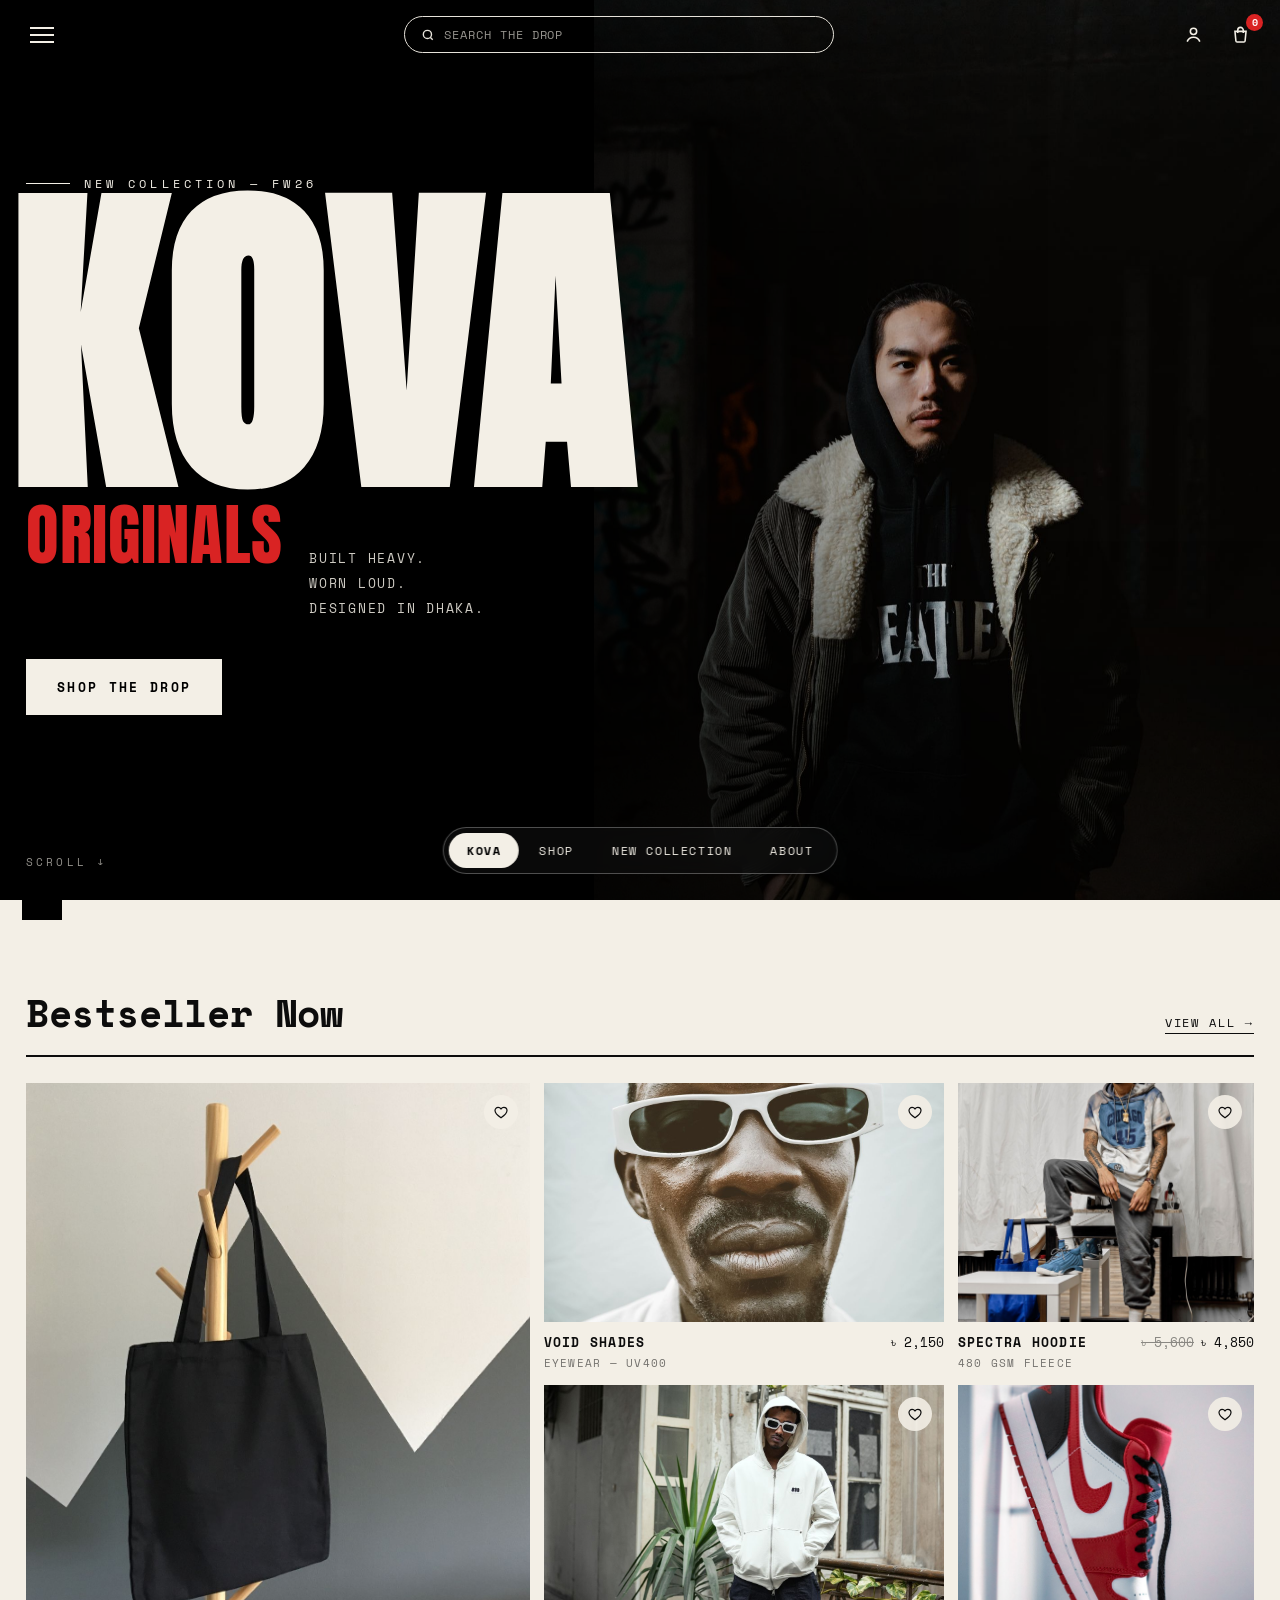
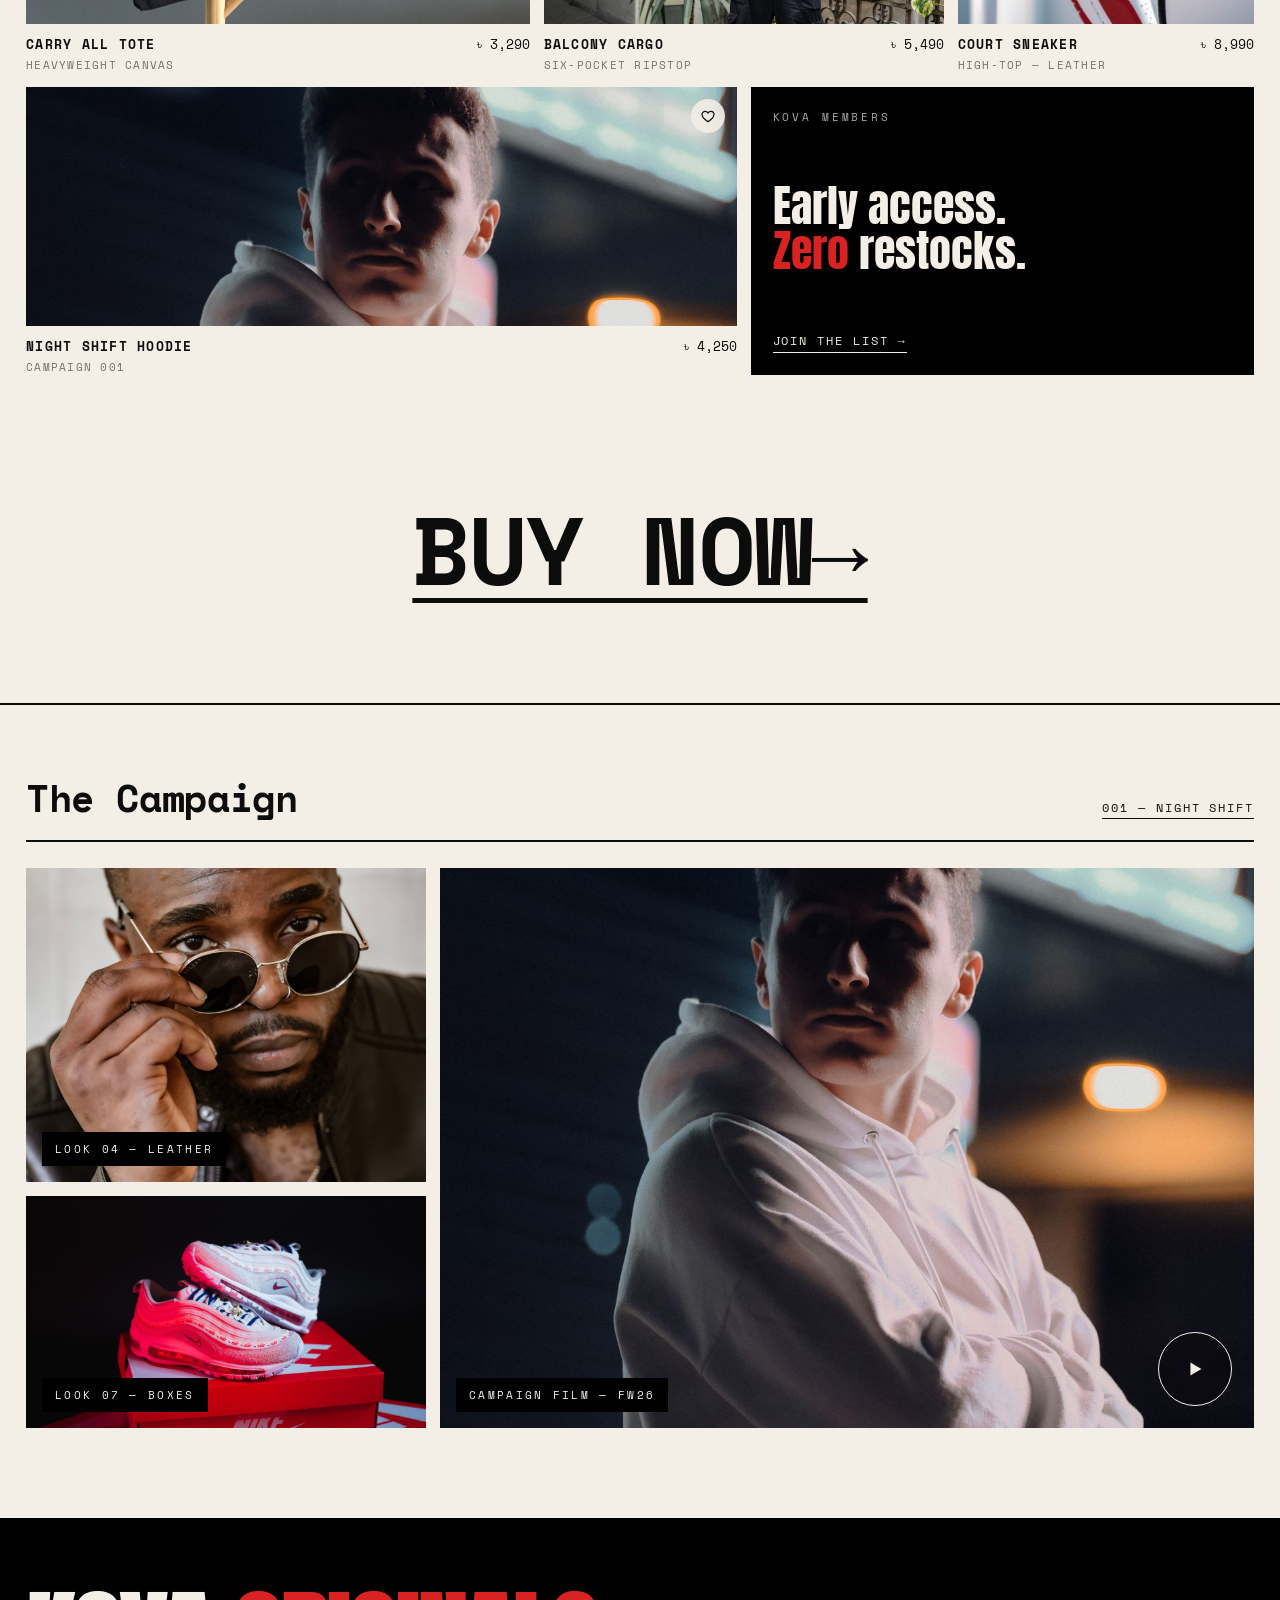
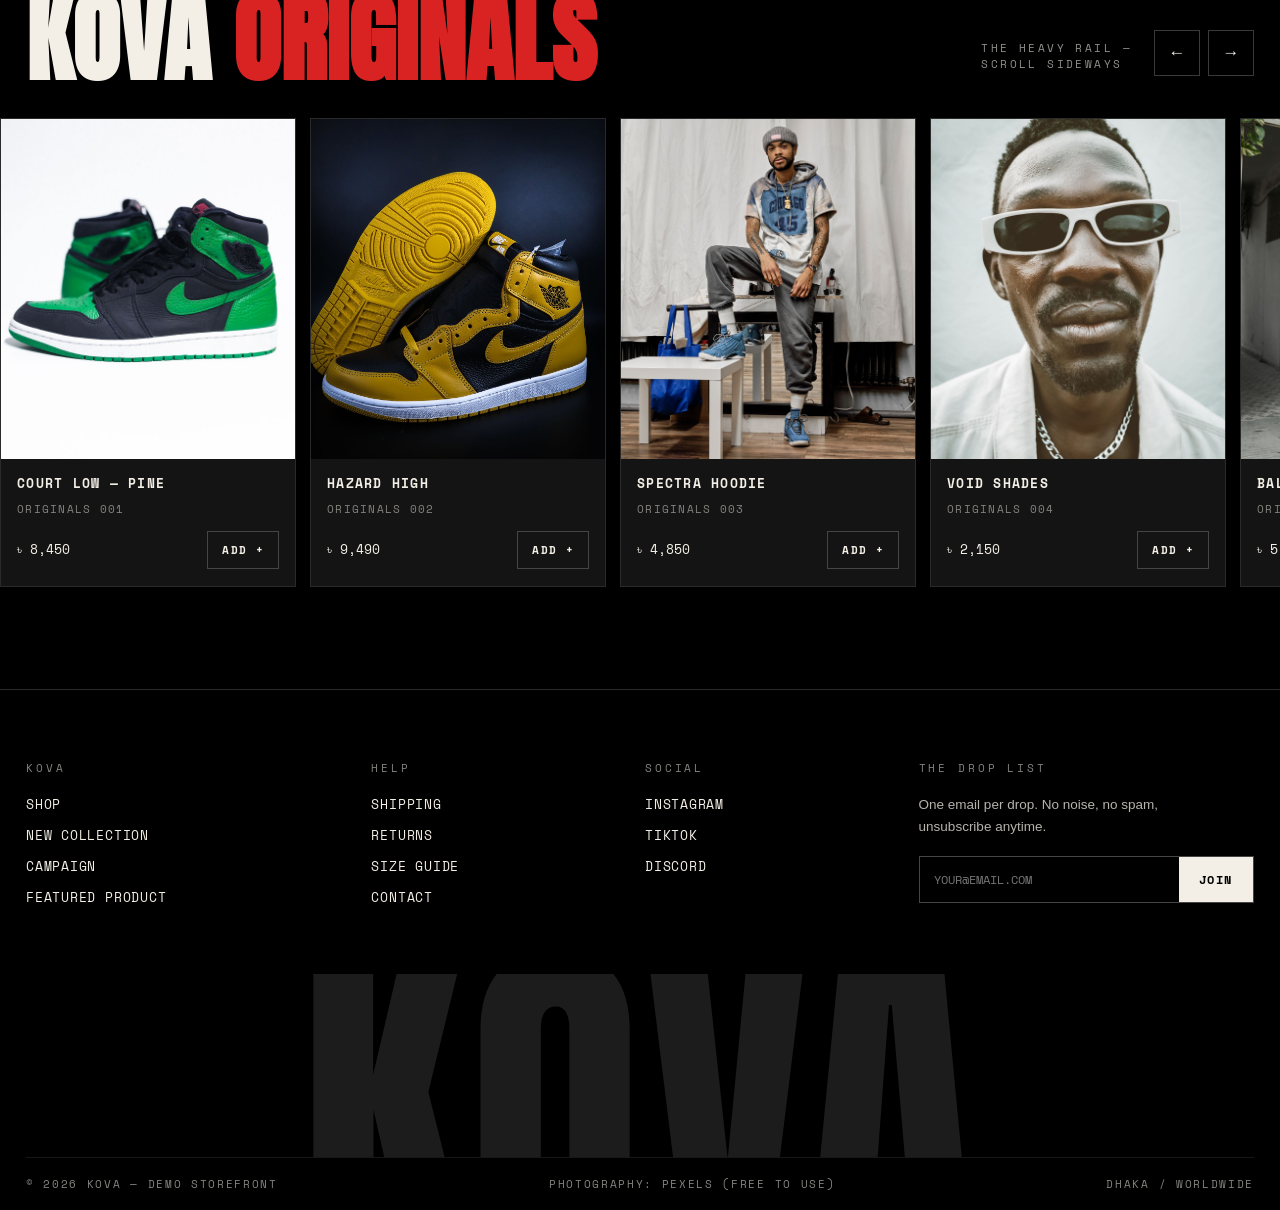
==== kova/index.html @ c9cc121e "Add KOVA streetwear demo to hub" ====
<!DOCTYPE html>
<html lang="en">
<head>
<meta charset="UTF-8">
<meta name="viewport" content="width=device-width, initial-scale=1.0">
<title>KOVA — Heavyweight Streetwear, Dhaka</title>
<meta name="description" content="KOVA demo storefront. Heavyweight streetwear designed in Dhaka.">
<link rel="stylesheet" href="style.css">
</head>
<body>

<header class="top" id="topbar">
  <button class="burger" aria-label="Menu"><i></i><i></i><i></i></button>
  <label class="searchpill">
    <svg width="14" height="14" viewBox="0 0 24 24" fill="none" stroke="currentColor" stroke-width="2.4"><circle cx="11" cy="11" r="7"/><path d="M20 20l-3.8-3.8"/></svg>
    <input id="searchInput" type="text" placeholder="Search the drop" aria-label="Search products">
  </label>
  <div class="topicons">
    <button class="iconbtn acct" aria-label="Account">
      <svg width="19" height="19" viewBox="0 0 24 24" fill="none" stroke="currentColor" stroke-width="2"><circle cx="12" cy="8" r="4"/><path d="M4 21c1.5-4 5-5.5 8-5.5s6.5 1.5 8 5.5"/></svg>
    </button>
    <button class="iconbtn" id="bagBtn" aria-label="Open bag">
      <svg width="19" height="19" viewBox="0 0 24 24" fill="none" stroke="currentColor" stroke-width="2"><path d="M5 8h14l-1.2 12.2a1.5 1.5 0 0 1-1.5 1.3H7.7a1.5 1.5 0 0 1-1.5-1.3L5 8Z"/><path d="M8.5 10V6.5a3.5 3.5 0 0 1 7 0V10"/></svg>
      <span class="bagcount" id="bagCount">0</span>
    </button>
  </div>
</header>

<!-- HERO -->
<section class="hero" id="hero">
  <img class="hero-img" id="heroImg" src="assets/img/hero.jpg" alt="Model wearing the KOVA night set in a dark alley">
  <div class="hero-shade"></div>
  <div class="hero-inner">
    <p class="hero-kicker">New collection — FW26</p>
    <h1 class="hero-type" id="heroType">KOVA</h1>
    <div class="hero-sub">
      <span class="hero-red">ORIGINALS</span>
      <p class="hero-line">Built heavy.<br>Worn loud.<br>Designed in Dhaka.</p>
    </div>
    <div class="hero-cta"><a class="cta" href="#best">Shop the drop</a></div>
  </div>
  <nav class="pillnav" aria-label="Sections">
    <a href="#hero" class="act">Kova</a>
    <a href="#best">Shop</a>
    <a href="#originals">New collection</a>
    <a href="#campaign">About</a>
  </nav>
  <span class="scrollhint">Scroll ↓</span>
</section>

<!-- BESTSELLERS -->
<section class="best" id="best">
  <div class="wrap">
    <div class="sec-head rv">
      <h2>Bestseller Now</h2>
      <a class="viewall" href="#originals">View all →</a>
    </div>
    <p class="filternote" id="filterNote"></p>
    <div class="pgrid">

      <article class="p-card c-tote rv" data-name="carry all tote bag canvas">
        <figure>
          <a href="product.html" aria-label="Carry All Tote"><img src="assets/img/tote.jpg" alt="Black canvas carry tote hanging on a wooden rack"></a>
          <button class="heart" aria-label="Save Carry All Tote"><svg width="16" height="16" viewBox="0 0 24 24"><path d="M12 20.7C6.4 17 3 13.6 3 9.9 3 7.2 5 5 7.7 5c1.7 0 3.3.9 4.3 2.4C13 5.9 14.6 5 16.3 5 19 5 21 7.2 21 9.9c0 3.7-3.4 7.1-9 10.8Z"/></svg></button>
          <button class="qa" data-add="tote">Add to bag +</button>
        </figure>
        <div class="p-meta"><div><p class="p-name">Carry All Tote</p><p class="p-tag">Heavyweight canvas</p></div><p class="p-price">৳ 3,290</p></div>
      </article>

      <article class="p-card c-shades rv" data-name="void shades sunglasses eyewear">
        <figure>
          <a href="product.html" aria-label="Void Shades"><img src="assets/img/shades.jpg" alt="Close portrait wearing white frame Void shades"></a>
          <button class="heart" aria-label="Save Void Shades"><svg width="16" height="16" viewBox="0 0 24 24"><path d="M12 20.7C6.4 17 3 13.6 3 9.9 3 7.2 5 5 7.7 5c1.7 0 3.3.9 4.3 2.4C13 5.9 14.6 5 16.3 5 19 5 21 7.2 21 9.9c0 3.7-3.4 7.1-9 10.8Z"/></svg></button>
          <button class="qa" data-add="void">Add to bag +</button>
        </figure>
        <div class="p-meta"><div><p class="p-name">Void Shades</p><p class="p-tag">Eyewear — UV400</p></div><p class="p-price">৳ 2,150</p></div>
      </article>

      <article class="p-card c-hoodie rv" data-name="spectra hoodie fleece">
        <figure>
          <a href="product.html" aria-label="Spectra Hoodie"><img src="assets/img/hoodie.jpg" alt="Model wearing the Spectra graphic hoodie in studio"></a>
          <button class="heart" aria-label="Save Spectra Hoodie"><svg width="16" height="16" viewBox="0 0 24 24"><path d="M12 20.7C6.4 17 3 13.6 3 9.9 3 7.2 5 5 7.7 5c1.7 0 3.3.9 4.3 2.4C13 5.9 14.6 5 16.3 5 19 5 21 7.2 21 9.9c0 3.7-3.4 7.1-9 10.8Z"/></svg></button>
          <button class="qa" data-add="spectra">Add to bag +</button>
        </figure>
        <div class="p-meta"><div><p class="p-name">Spectra Hoodie</p><p class="p-tag">480 GSM fleece</p></div><p class="p-price"><s>৳ 5,600</s>৳ 4,850</p></div>
      </article>

      <article class="p-card c-cargo rv" data-name="balcony cargo pants trousers">
        <figure>
          <a href="product.html" aria-label="Balcony Cargo"><img src="assets/img/cargo.jpg" alt="White hoodie and black Balcony cargo worn on a balcony"></a>
          <button class="heart" aria-label="Save Balcony Cargo"><svg width="16" height="16" viewBox="0 0 24 24"><path d="M12 20.7C6.4 17 3 13.6 3 9.9 3 7.2 5 5 7.7 5c1.7 0 3.3.9 4.3 2.4C13 5.9 14.6 5 16.3 5 19 5 21 7.2 21 9.9c0 3.7-3.4 7.1-9 10.8Z"/></svg></button>
          <button class="qa" data-add="cargo">Add to bag +</button>
        </figure>
        <div class="p-meta"><div><p class="p-name">Balcony Cargo</p><p class="p-tag">Six-pocket ripstop</p></div><p class="p-price">৳ 5,490</p></div>
      </article>

      <article class="p-card c-sneaker rv" data-name="court sneaker shoes runner">
        <figure>
          <a href="product.html" aria-label="Court Sneaker"><img src="assets/img/sneaker-white.jpg" alt="Red and white Court high-top sneaker on a windowsill"></a>
          <button class="heart" aria-label="Save Court Sneaker"><svg width="16" height="16" viewBox="0 0 24 24"><path d="M12 20.7C6.4 17 3 13.6 3 9.9 3 7.2 5 5 7.7 5c1.7 0 3.3.9 4.3 2.4C13 5.9 14.6 5 16.3 5 19 5 21 7.2 21 9.9c0 3.7-3.4 7.1-9 10.8Z"/></svg></button>
          <button class="qa" data-add="court">Add to bag +</button>
        </figure>
        <div class="p-meta"><div><p class="p-name">Court Sneaker</p><p class="p-tag">High-top — leather</p></div><p class="p-price">৳ 8,990</p></div>
      </article>

      <article class="p-card c-night rv" data-name="night shift hoodie neon">
        <figure>
          <a href="product.html" aria-label="Night Shift Hoodie"><img src="assets/img/ed-night.jpg" alt="Model in a white hoodie under neon light at night"></a>
          <button class="heart" aria-label="Save Night Shift Hoodie"><svg width="16" height="16" viewBox="0 0 24 24"><path d="M12 20.7C6.4 17 3 13.6 3 9.9 3 7.2 5 5 7.7 5c1.7 0 3.3.9 4.3 2.4C13 5.9 14.6 5 16.3 5 19 5 21 7.2 21 9.9c0 3.7-3.4 7.1-9 10.8Z"/></svg></button>
          <button class="qa" data-add="spectra">Add to bag +</button>
        </figure>
        <div class="p-meta"><div><p class="p-name">Night Shift Hoodie</p><p class="p-tag">Campaign 001</p></div><p class="p-price">৳ 4,250</p></div>
      </article>

      <div class="tile c-tile rv">
        <p class="t-k">Kova members</p>
        <p class="t-b">Early access.<br><em>Zero</em> restocks.</p>
        <a class="t-a" href="#footer">Join the list →</a>
      </div>

    </div>
  </div>
</section>

<div class="buyline rv"><a class="buy-now" href="#originals">BUY NOW→</a></div>

<!-- CAMPAIGN / EDITORIAL -->
<section class="ed" id="campaign">
  <div class="wrap">
    <div class="sec-head rv">
      <h2>The Campaign</h2>
      <span class="viewall">001 — Night Shift</span>
    </div>
    <div class="ed-grid">
      <div class="ed-col">
        <div class="ed-tile rv"><img src="assets/img/ed-leather.jpg" alt="Close portrait in a leather jacket lowering round shades"><span class="ed-chip">Look 04 — Leather</span></div>
        <div class="ed-tile rv"><img src="assets/img/ed-sneaker.jpg" alt="Sneakers stacked on red shoe boxes against black"><span class="ed-chip">Look 07 — Boxes</span></div>
      </div>
      <div class="ed-big rv">
        <img src="assets/img/ed-night.jpg" alt="Model in a white hoodie under neon signs at night">
        <span class="ed-chip">Campaign film — FW26</span>
        <button class="playbtn" id="playBtn" aria-label="Play campaign film">
          <svg width="22" height="22" viewBox="0 0 24 24" fill="currentColor"><path d="M7 4.8v14.4L19 12Z"/></svg>
        </button>
      </div>
    </div>
  </div>
</section>

<!-- ORIGINALS RAIL -->
<section class="originals" id="originals">
  <div class="wrap orig-head rv">
    <h2 class="orig-title">KOVA <span class="rd">ORIGINALS</span></h2>
    <div style="display:flex;align-items:flex-end;gap:22px">
      <p class="orig-note">The heavy rail —<br>scroll sideways</p>
      <div class="railnav">
        <button id="railPrev" aria-label="Scroll rail back">←</button>
        <button id="railNext" aria-label="Scroll rail forward">→</button>
      </div>
    </div>
  </div>
  <div class="rail" id="rail">
    <article class="r-card">
      <figure><a href="product.html"><img src="assets/img/sneaker-green.jpg" alt="Green and black Court Low sneaker"></a></figure>
      <div class="r-meta"><p class="p-name">Court Low — Pine</p><p class="p-tag">Originals 001</p>
        <div class="r-row"><span class="p-price">৳ 8,450</span><button class="r-add" data-add="pine">Add +</button></div></div>
    </article>
    <article class="r-card">
      <figure><a href="product.html"><img src="assets/img/sneaker-yellow.jpg" alt="Yellow and black Hazard High sneaker on dark background"></a></figure>
      <div class="r-meta"><p class="p-name">Hazard High</p><p class="p-tag">Originals 002</p>
        <div class="r-row"><span class="p-price">৳ 9,490</span><button class="r-add" data-add="hazard">Add +</button></div></div>
    </article>
    <article class="r-card">
      <figure><a href="product.html"><img src="assets/img/hoodie.jpg" alt="Spectra hoodie worn in studio"></a></figure>
      <div class="r-meta"><p class="p-name">Spectra Hoodie</p><p class="p-tag">Originals 003</p>
        <div class="r-row"><span class="p-price">৳ 4,850</span><button class="r-add" data-add="spectra">Add +</button></div></div>
    </article>
    <article class="r-card">
      <figure><a href="product.html"><img src="assets/img/shades.jpg" alt="Void shades worn close up"></a></figure>
      <div class="r-meta"><p class="p-name">Void Shades</p><p class="p-tag">Originals 004</p>
        <div class="r-row"><span class="p-price">৳ 2,150</span><button class="r-add" data-add="void">Add +</button></div></div>
    </article>
    <article class="r-card">
      <figure><a href="product.html"><img src="assets/img/cargo.jpg" alt="Balcony cargo worn on a balcony"></a></figure>
      <div class="r-meta"><p class="p-name">Balcony Cargo</p><p class="p-tag">Originals 005</p>
        <div class="r-row"><span class="p-price">৳ 5,490</span><button class="r-add" data-add="cargo">Add +</button></div></div>
    </article>
    <article class="r-card">
      <figure><a href="product.html"><img src="assets/img/tote.jpg" alt="Carry All tote on a wooden rack"></a></figure>
      <div class="r-meta"><p class="p-name">Carry All Tote</p><p class="p-tag">Originals 006</p>
        <div class="r-row"><span class="p-price">৳ 3,290</span><button class="r-add" data-add="tote">Add +</button></div></div>
    </article>
  </div>
</section>

<!-- FOOTER -->
<footer class="site-footer" id="footer">
  <div class="wrap">
    <div class="foot-grid">
      <div>
        <h4>Kova</h4>
        <ul>
          <li><a href="#best">Shop</a></li>
          <li><a href="#originals">New collection</a></li>
          <li><a href="#campaign">Campaign</a></li>
          <li><a href="product.html">Featured product</a></li>
        </ul>
      </div>
      <div>
        <h4>Help</h4>
        <ul>
          <li><a href="#footer">Shipping</a></li>
          <li><a href="#footer">Returns</a></li>
          <li><a href="#footer">Size guide</a></li>
          <li><a href="#footer">Contact</a></li>
        </ul>
      </div>
      <div>
        <h4>Social</h4>
        <ul>
          <li><a href="#footer">Instagram</a></li>
          <li><a href="#footer">TikTok</a></li>
          <li><a href="#footer">Discord</a></li>
        </ul>
      </div>
      <div class="news">
        <h4>The drop list</h4>
        <p>One email per drop. No noise, no spam, unsubscribe anytime.</p>
        <form id="newsForm">
          <input type="email" required placeholder="YOUR@EMAIL.COM" aria-label="Email address">
          <button type="submit">Join</button>
        </form>
      </div>
    </div>
    <div class="foot-big" aria-hidden="true">KOVA</div>
    <div class="foot-base">
      <span>© 2026 Kova — demo storefront</span>
      <span>Photography: Pexels (free to use)</span>
      <span>Dhaka / Worldwide</span>
    </div>
  </div>
</footer>

<!-- CART -->
<div class="overlay" id="overlay"></div>
<aside class="drawer" id="drawer" aria-label="Shopping bag">
  <header>
    <h3>Your bag <span id="dCount">(0)</span></h3>
    <button class="d-close" id="dClose" aria-label="Close bag">✕</button>
  </header>
  <div class="d-items" id="dItems"></div>
  <footer>
    <div class="d-sub"><span>Subtotal</span><span id="dSubtotal">৳ 0</span></div>
    <p class="d-ship">Shipping at checkout — Dhaka ৳60 / outside ৳120<br>Cash on delivery available</p>
    <button class="checkout" id="checkoutBtn">Checkout</button>
    <p class="d-note" id="dNote"></p>
  </footer>
</aside>
<div class="toast" id="toast"></div>

<script src="app.js"></script>
</body>
</html>
---- kova/style.css ----
@font-face{font-family:'Anton';src:url('assets/fonts/anton.woff2') format('woff2');font-weight:400;font-display:swap}
@font-face{font-family:'Space Mono';src:url('assets/fonts/spacemono-400.woff2') format('woff2');font-weight:400;font-display:swap}
@font-face{font-family:'Space Mono';src:url('assets/fonts/spacemono-700.woff2') format('woff2');font-weight:700;font-display:swap}
:root{
  --ink:#0c0c0c; --paper:#f3efe6; --cream2:#eae4d6; --red:#d92323;
  --line:rgba(12,12,12,.85); --dark2:#141414; --darkline:#2a2a2a;
  --disp:'Anton',Impact,sans-serif; --mono:'Space Mono',ui-monospace,monospace;
  --body:'Poppins',-apple-system,'Segoe UI',sans-serif;
}
*{margin:0;padding:0;box-sizing:border-box}
html{scroll-behavior:smooth}
body{background:var(--paper);color:var(--ink);font-family:var(--body);-webkit-font-smoothing:antialiased;overflow-x:hidden}
img{display:block;max-width:100%}
a{color:inherit;text-decoration:none}
button{font-family:inherit;cursor:pointer;background:none;border:none;color:inherit}
.mono{font-family:var(--mono)}
::selection{background:var(--red);color:#fff}

/* ---------- header ---------- */
header.top{position:fixed;inset:0 0 auto 0;z-index:60;display:flex;align-items:center;gap:18px;
  padding:16px 26px;color:var(--paper);transition:background .3s,color .3s,border-color .3s;border-bottom:1px solid transparent}
header.top.solid,header.top.scrolled{background:var(--paper);color:var(--ink);border-bottom-color:var(--line)}
.burger{display:flex;flex-direction:column;gap:5px;padding:8px 4px}
.burger i{display:block;width:24px;height:2px;background:currentColor}
.searchpill{flex:0 1 430px;margin:0 auto;display:flex;align-items:center;gap:9px;
  border:1px solid currentColor;border-radius:999px;padding:9px 16px;opacity:.95}
.searchpill svg{flex:none}
.searchpill input{flex:1;background:none;border:none;outline:none;color:inherit;font-family:var(--mono);font-size:12px;letter-spacing:.08em;text-transform:uppercase;min-width:0}
.searchpill input::placeholder{color:inherit;opacity:.65}
.topicons{display:flex;align-items:center;gap:20px}
.iconbtn{position:relative;display:grid;place-items:center;padding:4px}
.bagcount{position:absolute;top:-7px;right:-9px;background:var(--red);color:#fff;font-family:var(--mono);
  font-size:10px;font-weight:700;min-width:17px;height:17px;border-radius:999px;display:grid;place-items:center;padding:0 4px}
.bagcount.pop{animation:pop .3s ease}
@keyframes pop{40%{transform:scale(1.45)}}

/* ---------- hero ---------- */
.hero{position:relative;background:#000;color:var(--paper);min-height:100svh;overflow:hidden;display:flex;flex-direction:column}
.hero-img{position:absolute;top:0;right:0;height:100%;width:52%;object-fit:cover;object-position:center 22%;will-change:transform}
.hero-shade{position:absolute;inset:0;background:linear-gradient(90deg,#000 30%,rgba(0,0,0,.55) 55%,rgba(0,0,0,0) 82%),linear-gradient(0deg,rgba(0,0,0,.55),rgba(0,0,0,0) 40%)}
.hero-inner{position:relative;flex:1;display:flex;flex-direction:column;justify-content:center;padding:120px 26px 130px;max-width:1500px;width:100%;margin:0 auto}
.hero-kicker{font-family:var(--mono);font-size:12px;letter-spacing:.34em;text-transform:uppercase;display:flex;align-items:center;gap:14px}
.hero-kicker::before{content:"";width:44px;height:1px;background:var(--paper)}
.hero-type{font-family:var(--disp);font-size:clamp(170px,25.5vw,380px);line-height:.78;letter-spacing:.005em;
  margin:30px 0 0 -0.06em;will-change:transform;color:var(--paper)}
.hero-sub{display:flex;align-items:baseline;gap:26px;flex-wrap:wrap;margin-top:26px}
.hero-red{font-family:var(--disp);font-size:clamp(38px,5.2vw,74px);color:var(--red);line-height:1;letter-spacing:.01em}
.hero-line{font-family:var(--mono);font-size:12.5px;letter-spacing:.14em;text-transform:uppercase;opacity:.85;max-width:300px;line-height:2}
.cta{display:inline-block;background:var(--paper);color:#000;font-family:var(--mono);font-weight:700;font-size:13px;
  letter-spacing:.18em;padding:17px 30px;text-transform:uppercase;border:1px solid var(--paper);transition:background .2s,color .2s}
.cta:hover{background:transparent;color:var(--paper)}
.hero-cta{margin-top:38px}
.pillnav{position:absolute;left:50%;transform:translateX(-50%);bottom:26px;z-index:5;display:flex;align-items:center;gap:2px;
  background:rgba(18,18,18,.55);border:1px solid rgba(255,255,255,.28);border-radius:999px;padding:5px;backdrop-filter:blur(10px)}
.pillnav a{font-family:var(--mono);font-size:11.5px;letter-spacing:.14em;text-transform:uppercase;padding:9px 18px;border-radius:999px;color:var(--paper);white-space:nowrap;transition:background .2s,color .2s}
.pillnav a:hover{background:rgba(255,255,255,.14)}
.pillnav a.act{background:var(--paper);color:#000;font-weight:700}
.scrollhint{position:absolute;left:26px;bottom:30px;font-family:var(--mono);font-size:10.5px;letter-spacing:.3em;text-transform:uppercase;opacity:.6;z-index:5}

/* ---------- sections ---------- */
.wrap{max-width:1500px;margin:0 auto;padding:0 26px}
section.best{padding:84px 0 30px}
.sec-head{display:flex;align-items:baseline;justify-content:space-between;gap:20px;border-bottom:2px solid var(--ink);padding-bottom:14px}
.sec-head h2{font-family:var(--mono);font-weight:700;font-size:clamp(24px,3.4vw,38px);letter-spacing:-.01em}
.sec-head .viewall{font-family:var(--mono);font-size:12px;letter-spacing:.16em;text-transform:uppercase;border-bottom:1px solid var(--ink);padding-bottom:2px}
.filternote{font-family:var(--mono);font-size:11.5px;letter-spacing:.14em;text-transform:uppercase;margin-top:14px;display:none}
.filternote.show{display:block}
.filternote b{color:var(--red)}

/* product grid: deliberate mixed sizes, lucir-style */
.pgrid{display:grid;grid-template-columns:repeat(12,1fr);grid-auto-rows:288px;gap:14px;margin-top:26px}
.p-card{position:relative;display:flex;flex-direction:column;min-width:0}
.p-card figure{position:relative;flex:1;overflow:hidden;background:var(--cream2)}
.p-card figure img{width:100%;height:100%;object-fit:cover;transition:transform .8s cubic-bezier(.19,1,.22,1)}
.p-card:hover figure img{transform:scale(1.045)}
.heart{position:absolute;top:12px;right:12px;z-index:3;width:34px;height:34px;display:grid;place-items:center;background:rgba(243,239,230,.9);border-radius:999px;transition:transform .15s}
.heart:active{transform:scale(.85)}
.heart svg path{fill:none;stroke:var(--ink);stroke-width:1.8}
.heart.on svg path{fill:var(--red);stroke:var(--red)}
.qa{position:absolute;right:12px;bottom:12px;z-index:3;background:var(--ink);color:var(--paper);
  font-family:var(--mono);font-size:11px;font-weight:700;letter-spacing:.12em;padding:11px 15px;text-transform:uppercase;
  opacity:0;transform:translateY(6px);transition:opacity .25s,transform .25s,background .2s}
.qa:hover{background:var(--red)}
.p-card:hover .qa,.p-card:focus-within .qa{opacity:1;transform:none}
@media(hover:none){.qa{opacity:1;transform:none}}
.p-meta{display:flex;justify-content:space-between;align-items:baseline;gap:12px;padding-top:11px}
.p-name{font-family:var(--mono);font-size:12.5px;font-weight:700;letter-spacing:.1em;text-transform:uppercase}
.p-tag{font-family:var(--mono);font-size:10.5px;letter-spacing:.12em;text-transform:uppercase;opacity:.55;margin-top:3px}
.p-price{font-family:var(--mono);font-size:12.5px;white-space:nowrap}
.p-price s{opacity:.45;margin-right:7px}
.c-tote{grid-column:span 5;grid-row:span 2}
.c-shades{grid-column:span 4}.c-hoodie{grid-column:span 3}
.c-cargo{grid-column:span 4}.c-sneaker{grid-column:span 3}
.c-night{grid-column:span 7}.c-tile{grid-column:span 5}
.c-night figure img{object-position:center 30%}
.tile{background:#000;color:var(--paper);display:flex;flex-direction:column;justify-content:space-between;padding:22px}
.tile .t-k{font-family:var(--mono);font-size:11px;letter-spacing:.26em;text-transform:uppercase;opacity:.7}
.tile .t-b{font-family:var(--disp);font-size:clamp(30px,3.4vw,46px);line-height:1.02}
.tile .t-b em{font-style:normal;color:var(--red)}
.tile .t-a{font-family:var(--mono);font-size:12px;letter-spacing:.16em;text-transform:uppercase;border-bottom:1px solid var(--paper);align-self:flex-start;padding-bottom:3px}

.buyline{text-align:center;padding:74px 20px 84px}
.buy-now{font-family:var(--mono);font-weight:700;font-size:clamp(42px,7.4vw,96px);letter-spacing:-.01em;
  text-decoration:underline;text-decoration-thickness:.055em;text-underline-offset:.14em;transition:color .2s}
.buy-now:hover{color:var(--red)}

/* editorial band */
section.ed{border-top:2px solid var(--ink);padding:64px 0 90px}
.ed-grid{display:grid;grid-template-columns:repeat(12,1fr);gap:14px;margin-top:26px}
.ed-col{grid-column:span 4;display:grid;grid-template-rows:1.35fr 1fr;gap:14px}
.ed-big{grid-column:span 8;position:relative;overflow:hidden;min-height:560px}
.ed-big img,.ed-tile img{width:100%;height:100%;object-fit:cover;position:absolute;inset:0}
.ed-tile{position:relative;overflow:hidden;min-height:230px}
.ed-chip{position:absolute;left:16px;bottom:16px;z-index:2;background:#000;color:var(--paper);
  font-family:var(--mono);font-size:10.5px;letter-spacing:.22em;text-transform:uppercase;padding:9px 13px}
.playbtn{position:absolute;right:22px;bottom:22px;z-index:2;width:74px;height:74px;border-radius:999px;
  border:1.5px solid var(--paper);display:grid;place-items:center;color:var(--paper);background:rgba(0,0,0,.25);backdrop-filter:blur(3px);transition:background .2s,transform .2s}
.playbtn:hover{background:var(--red);border-color:var(--red);transform:scale(1.06)}

/* originals: black rail */
section.originals{background:#000;color:var(--paper);padding:78px 0 92px}
.orig-head{display:flex;align-items:flex-end;justify-content:space-between;gap:24px;flex-wrap:wrap}
.orig-title{font-family:var(--disp);font-size:clamp(46px,7.6vw,104px);line-height:.9}
.orig-title .rd{color:var(--red)}
.orig-note{font-family:var(--mono);font-size:11px;letter-spacing:.22em;text-transform:uppercase;opacity:.6;padding-bottom:12px}
.railnav{display:flex;gap:8px;padding-bottom:8px}
.railnav button{width:46px;height:46px;border:1px solid #3a3a3a;color:var(--paper);font-size:17px;display:grid;place-items:center;transition:background .2s,border-color .2s}
.railnav button:hover{background:var(--paper);color:#000;border-color:var(--paper)}
.rail{display:flex;gap:14px;overflow-x:auto;padding:34px 26px 10px;scroll-snap-type:x mandatory;scrollbar-width:none;max-width:1500px;margin:0 auto}
.rail::-webkit-scrollbar{display:none}
.r-card{flex:0 0 296px;scroll-snap-align:start;background:var(--dark2);border:1px solid var(--darkline);display:flex;flex-direction:column}
.r-card figure{height:340px;overflow:hidden;background:#1d1d1d}
.r-card figure img{width:100%;height:100%;object-fit:cover;transition:transform .8s cubic-bezier(.19,1,.22,1)}
.r-card:hover figure img{transform:scale(1.05)}
.r-meta{padding:15px 16px 17px;display:flex;flex-direction:column;gap:5px}
.r-meta .p-name{color:var(--paper)}
.r-meta .p-tag{color:var(--paper);opacity:.5}
.r-row{display:flex;justify-content:space-between;align-items:center;margin-top:9px}
.r-add{border:1px solid #454545;color:var(--paper);font-family:var(--mono);font-size:11px;font-weight:700;letter-spacing:.12em;padding:10px 14px;text-transform:uppercase;transition:background .2s,border-color .2s}
.r-add:hover{background:var(--red);border-color:var(--red)}

/* footer */
footer.site-footer{background:#000;color:var(--paper);border-top:1px solid var(--darkline);padding:70px 0 0;overflow:hidden}
.foot-grid{display:grid;grid-template-columns:1.3fr 1fr 1fr 1.4fr;gap:34px;padding-bottom:56px}
.foot-grid h4{font-family:var(--mono);font-size:11px;letter-spacing:.26em;text-transform:uppercase;opacity:.55;margin-bottom:18px;font-weight:400}
.foot-grid ul{list-style:none}
.foot-grid li{margin-bottom:11px}
.foot-grid li a{font-family:var(--mono);font-size:13px;letter-spacing:.06em;text-transform:uppercase}
.foot-grid li a:hover{color:var(--red)}
.news p{font-size:13.5px;line-height:1.65;opacity:.75;max-width:300px}
.news form{display:flex;margin-top:18px;border:1px solid #454545}
.news input{flex:1;background:none;border:none;outline:none;color:var(--paper);font-family:var(--mono);font-size:12px;padding:14px;min-width:0}
.news button{background:var(--paper);color:#000;font-family:var(--mono);font-weight:700;font-size:11.5px;letter-spacing:.14em;padding:0 20px;text-transform:uppercase}
.foot-big{font-family:var(--disp);font-size:27.5vw;line-height:.76;text-align:center;color:#1c1c1c;
  height:.52em;overflow:hidden;user-select:none;letter-spacing:.01em}
.foot-base{border-top:1px solid var(--darkline);padding:18px 0;display:flex;justify-content:space-between;gap:16px;flex-wrap:wrap;
  font-family:var(--mono);font-size:10.5px;letter-spacing:.16em;text-transform:uppercase;opacity:.55}

/* ---------- product page ---------- */
body.page-prod{background:var(--paper)}
.crumbs{font-family:var(--mono);font-size:11px;letter-spacing:.18em;text-transform:uppercase;padding:104px 0 20px;opacity:.75}
.crumbs b{color:var(--red);font-weight:700}
.prod-grid{display:grid;grid-template-columns:1.05fr 1fr;gap:54px;padding-bottom:80px}
.gal-main{position:relative;background:var(--cream2);aspect-ratio:4/4.7;overflow:hidden}
.gal-main img{width:100%;height:100%;object-fit:cover;transition:opacity .3s}
.gal-thumbs{display:flex;gap:10px;margin-top:10px}
.gal-thumbs button{width:92px;height:110px;overflow:hidden;border:2px solid transparent;padding:0;background:var(--cream2)}
.gal-thumbs button.act{border-color:var(--ink)}
.gal-thumbs img{width:100%;height:100%;object-fit:cover}
.p-info{position:sticky;top:96px;align-self:start}
.p-kick{font-family:var(--mono);font-size:11px;font-weight:700;letter-spacing:.26em;text-transform:uppercase;color:var(--red)}
.p-info h1{font-family:var(--disp);font-size:clamp(44px,4.6vw,64px);line-height:.95;margin:12px 0 14px}
.p-pricerow{display:flex;align-items:baseline;gap:14px;font-family:var(--mono)}
.p-pricerow .now{font-size:21px;font-weight:700}
.p-pricerow s{opacity:.45;font-size:15px}
.p-pricerow .save{font-size:11px;letter-spacing:.12em;color:var(--red);text-transform:uppercase}
.p-desc{font-size:14.5px;line-height:1.75;opacity:.85;margin:20px 0 26px;max-width:46ch}
.opt-label{display:flex;justify-content:space-between;font-family:var(--mono);font-size:11px;letter-spacing:.2em;text-transform:uppercase;margin-bottom:11px}
.opt-label a{border-bottom:1px solid var(--ink)}
.sizes{display:flex;gap:8px;flex-wrap:wrap}
.size{min-width:56px;padding:13px 0;text-align:center;border:1.5px solid var(--ink);font-family:var(--mono);font-size:13px;font-weight:700;transition:background .15s,color .15s}
.size:hover{background:var(--cream2)}
.size.sel{background:var(--ink);color:var(--paper)}
.size-err{display:none;font-family:var(--mono);font-size:11px;letter-spacing:.14em;color:var(--red);text-transform:uppercase;margin-top:10px}
.size-err.show{display:block}
.shake{animation:shake .35s ease}
@keyframes shake{20%,60%{transform:translateX(-5px)}40%,80%{transform:translateX(5px)}}
.qtyrow{display:flex;gap:10px;margin-top:26px}
.qty{display:flex;align-items:center;border:1.5px solid var(--ink)}
.qty button{width:44px;height:52px;font-size:18px;font-family:var(--mono)}
.qty output{font-family:var(--mono);font-weight:700;font-size:14px;min-width:30px;text-align:center}
.addbag{flex:1;background:var(--ink);color:var(--paper);font-family:var(--mono);font-weight:700;font-size:13.5px;letter-spacing:.18em;text-transform:uppercase;transition:background .2s}
.addbag:hover{background:var(--red)}
.buynow2{width:100%;margin-top:10px;border:1.5px solid var(--ink);font-family:var(--mono);font-weight:700;font-size:13px;letter-spacing:.18em;padding:16px;text-transform:uppercase;transition:background .2s,color .2s}
.buynow2:hover{background:var(--ink);color:var(--paper)}
.p-meta2{font-family:var(--mono);font-size:11px;letter-spacing:.14em;text-transform:uppercase;opacity:.6;margin-top:22px;line-height:2.1}
.acc{border-top:1.5px solid var(--ink);margin-top:30px}
.acc details{border-bottom:1.5px solid var(--ink)}
.acc summary{list-style:none;cursor:pointer;display:flex;justify-content:space-between;align-items:center;
  font-family:var(--mono);font-weight:700;font-size:12.5px;letter-spacing:.18em;text-transform:uppercase;padding:17px 2px}
.acc summary::-webkit-details-marker{display:none}
.acc summary::after{content:"+";font-size:18px;font-weight:400}
.acc details[open ] summary::after{content:"–"}
.acc .acc-body{font-size:13.5px;line-height:1.75;opacity:.85;padding:0 2px 19px;max-width:52ch}
section.related{border-top:2px solid var(--ink);padding:60px 0 90px}
.rel-grid{display:grid;grid-template-columns:repeat(3,1fr);gap:14px;margin-top:26px}
.rel-grid .p-card figure{aspect-ratio:4/4.4}

/* ---------- cart drawer ---------- */
.overlay{position:fixed;inset:0;background:rgba(5,5,5,.55);z-index:80;opacity:0;pointer-events:none;transition:opacity .3s}
.overlay.show{opacity:1;pointer-events:auto}
.drawer{position:fixed;top:0;right:0;height:100dvh;width:min(430px,94vw);background:var(--paper);z-index:90;
  transform:translateX(102%);transition:transform .45s cubic-bezier(.32,.72,0,1);display:flex;flex-direction:column;border-left:2px solid var(--ink)}
.drawer.show{transform:none}
.drawer header{display:flex;justify-content:space-between;align-items:center;padding:20px 22px;border-bottom:2px solid var(--ink)}
.drawer header h3{font-family:var(--mono);font-weight:700;font-size:16px;letter-spacing:.1em;text-transform:uppercase}
.drawer header h3 span{color:var(--red)}
.d-close{font-size:15px;font-family:var(--mono);border:1.5px solid var(--ink);width:36px;height:36px;display:grid;place-items:center}
.d-items{flex:1;overflow-y:auto;padding:8px 22px}
.d-empty{font-family:var(--mono);font-size:12.5px;letter-spacing:.1em;text-transform:uppercase;opacity:.6;text-align:center;padding:56px 0;line-height:2.2}
.d-item{display:grid;grid-template-columns:74px 1fr auto;gap:14px;padding:16px 0;border-bottom:1px solid rgba(12,12,12,.18)}
.d-item img{width:74px;height:92px;object-fit:cover;background:var(--cream2)}
.d-name{font-family:var(--mono);font-size:12px;font-weight:700;letter-spacing:.08em;text-transform:uppercase;line-height:1.5}
.d-variant{font-family:var(--mono);font-size:11px;opacity:.6;letter-spacing:.08em;margin-top:3px;text-transform:uppercase}
.d-qty{display:inline-flex;align-items:center;border:1.5px solid var(--ink);margin-top:11px}
.d-qty button{width:30px;height:30px;font-family:var(--mono);font-size:14px}
.d-qty output{font-family:var(--mono);font-size:12px;font-weight:700;min-width:24px;text-align:center}
.d-right{text-align:right;display:flex;flex-direction:column;justify-content:space-between;align-items:flex-end}
.d-line{font-family:var(--mono);font-size:12.5px;font-weight:700}
.d-rm{font-family:var(--mono);font-size:11px;letter-spacing:.1em;text-transform:uppercase;border-bottom:1px solid var(--ink);padding-bottom:1px}
.drawer footer{border-top:2px solid var(--ink);padding:20px 22px 24px}
.d-sub{display:flex;justify-content:space-between;font-family:var(--mono);font-weight:700;font-size:15px;letter-spacing:.08em;text-transform:uppercase}
.d-ship{font-family:var(--mono);font-size:10.5px;letter-spacing:.1em;text-transform:uppercase;opacity:.6;margin-top:9px;line-height:1.9}
.checkout{width:100%;background:var(--ink);color:var(--paper);font-family:var(--mono);font-weight:700;font-size:13.5px;letter-spacing:.18em;padding:18px;margin-top:16px;text-transform:uppercase;transition:background .2s}
.checkout:hover{background:var(--red)}
.checkout:disabled{opacity:.35;cursor:not-allowed}
.d-note{font-family:var(--mono);font-size:11px;letter-spacing:.08em;text-align:center;margin-top:13px;color:var(--red);text-transform:uppercase;min-height:14px}

/* toast */
.toast{position:fixed;left:22px;bottom:22px;z-index:120;background:#000;color:var(--paper);font-family:var(--mono);
  font-size:12px;letter-spacing:.1em;text-transform:uppercase;padding:15px 20px;transform:translateY(140%);transition:transform .4s cubic-bezier(.32,.72,0,1);max-width:min(430px,90vw)}
.toast.show{transform:none}
.toast b{color:var(--red)}

/* reveal */
.rv{opacity:0;transform:translateY(26px);transition:opacity .8s ease,transform .8s cubic-bezier(.19,1,.22,1)}
.rv.in{opacity:1;transform:none}

/* ---------- responsive ---------- */
@media(max-width:1020px){
  .pgrid{grid-auto-rows:250px}
  .prod-grid{grid-template-columns:1fr;gap:34px}
  .p-info{position:static}
  .foot-grid{grid-template-columns:1fr 1fr}
}
@media(max-width:680px){
  header.top{padding:13px 15px;gap:10px}
  .searchpill{padding:8px 12px}
  .topicons .acct{display:none}
  .wrap{padding:0 15px}
  .hero-inner{padding:104px 15px 120px}
  .hero-img{width:100%;opacity:.62;object-position:center 18%}
  .hero-shade{background:linear-gradient(0deg,#000 12%,rgba(0,0,0,.25) 60%,rgba(0,0,0,.35))}
  .hero-type{font-size:clamp(120px,34vw,200px)}
  .pillnav{bottom:16px;max-width:94vw;overflow-x:auto}
  .pillnav a{padding:8px 13px;font-size:10.5px}
  .scrollhint{display:none}
  section.best{padding-top:56px}
  .pgrid{grid-template-columns:1fr 1fr;grid-auto-rows:196px;gap:10px}
  .c-tote{grid-column:span 2;grid-row:span 2}
  .c-shades,.c-hoodie,.c-cargo,.c-sneaker{grid-column:span 1}
  .c-night{grid-column:span 2}
  .c-tile{grid-column:span 2}
  .p-meta{flex-direction:column;align-items:flex-start;gap:3px}
  .p-price{font-size:12px}
  .ed-grid{grid-template-columns:1fr}
  .ed-col{grid-column:span 1;grid-template-rows:300px 220px}
  .ed-big{grid-column:span 1;min-height:380px}
  .rel-grid{grid-template-columns:1fr 1fr}
  .rel-grid .p-card:last-child{display:none}
  .foot-grid{grid-template-columns:1fr;gap:28px}
  .gal-thumbs button{width:70px;height:84px}
  .crumbs{padding-top:88px}
}
@media(prefers-reduced-motion:reduce){
  *,*::before,*::after{animation-duration:.01ms!important;transition-duration:.01ms!important;scroll-behavior:auto!important}
  .rv{opacity:1;transform:none}
}
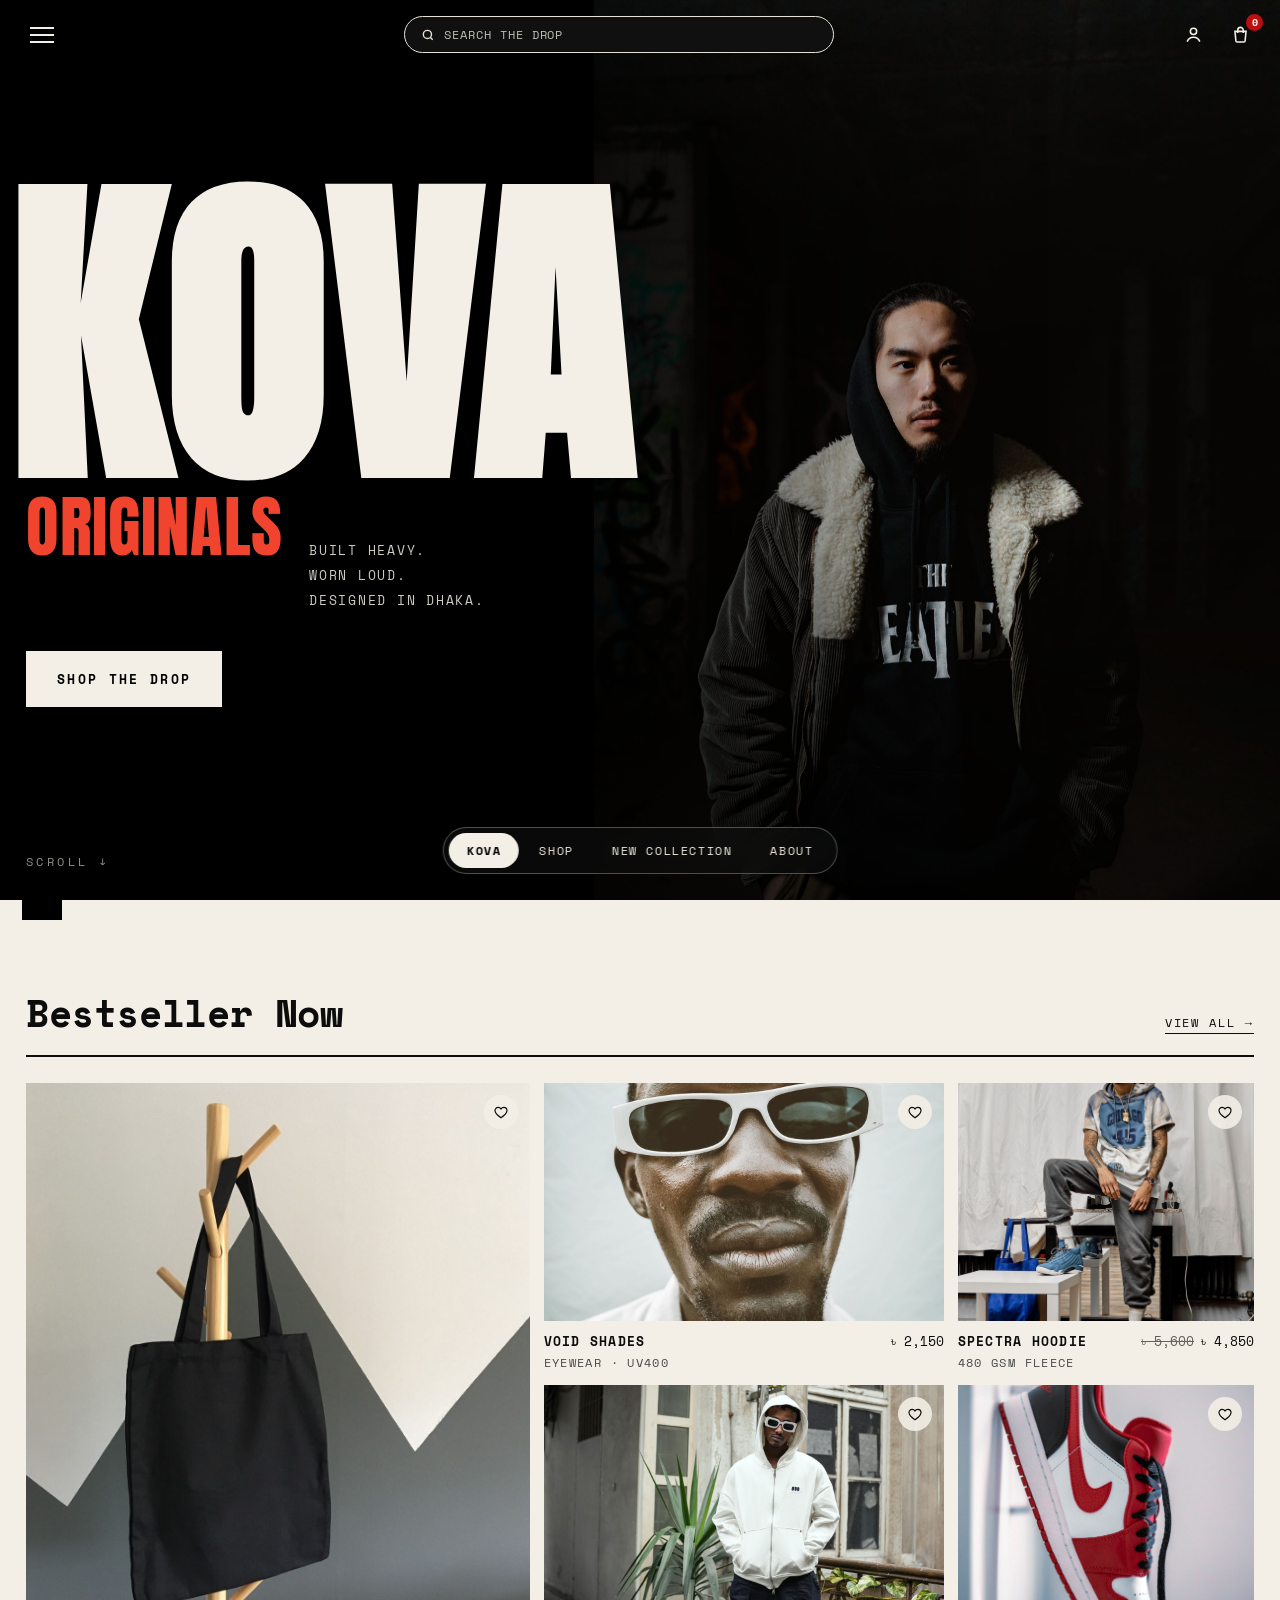
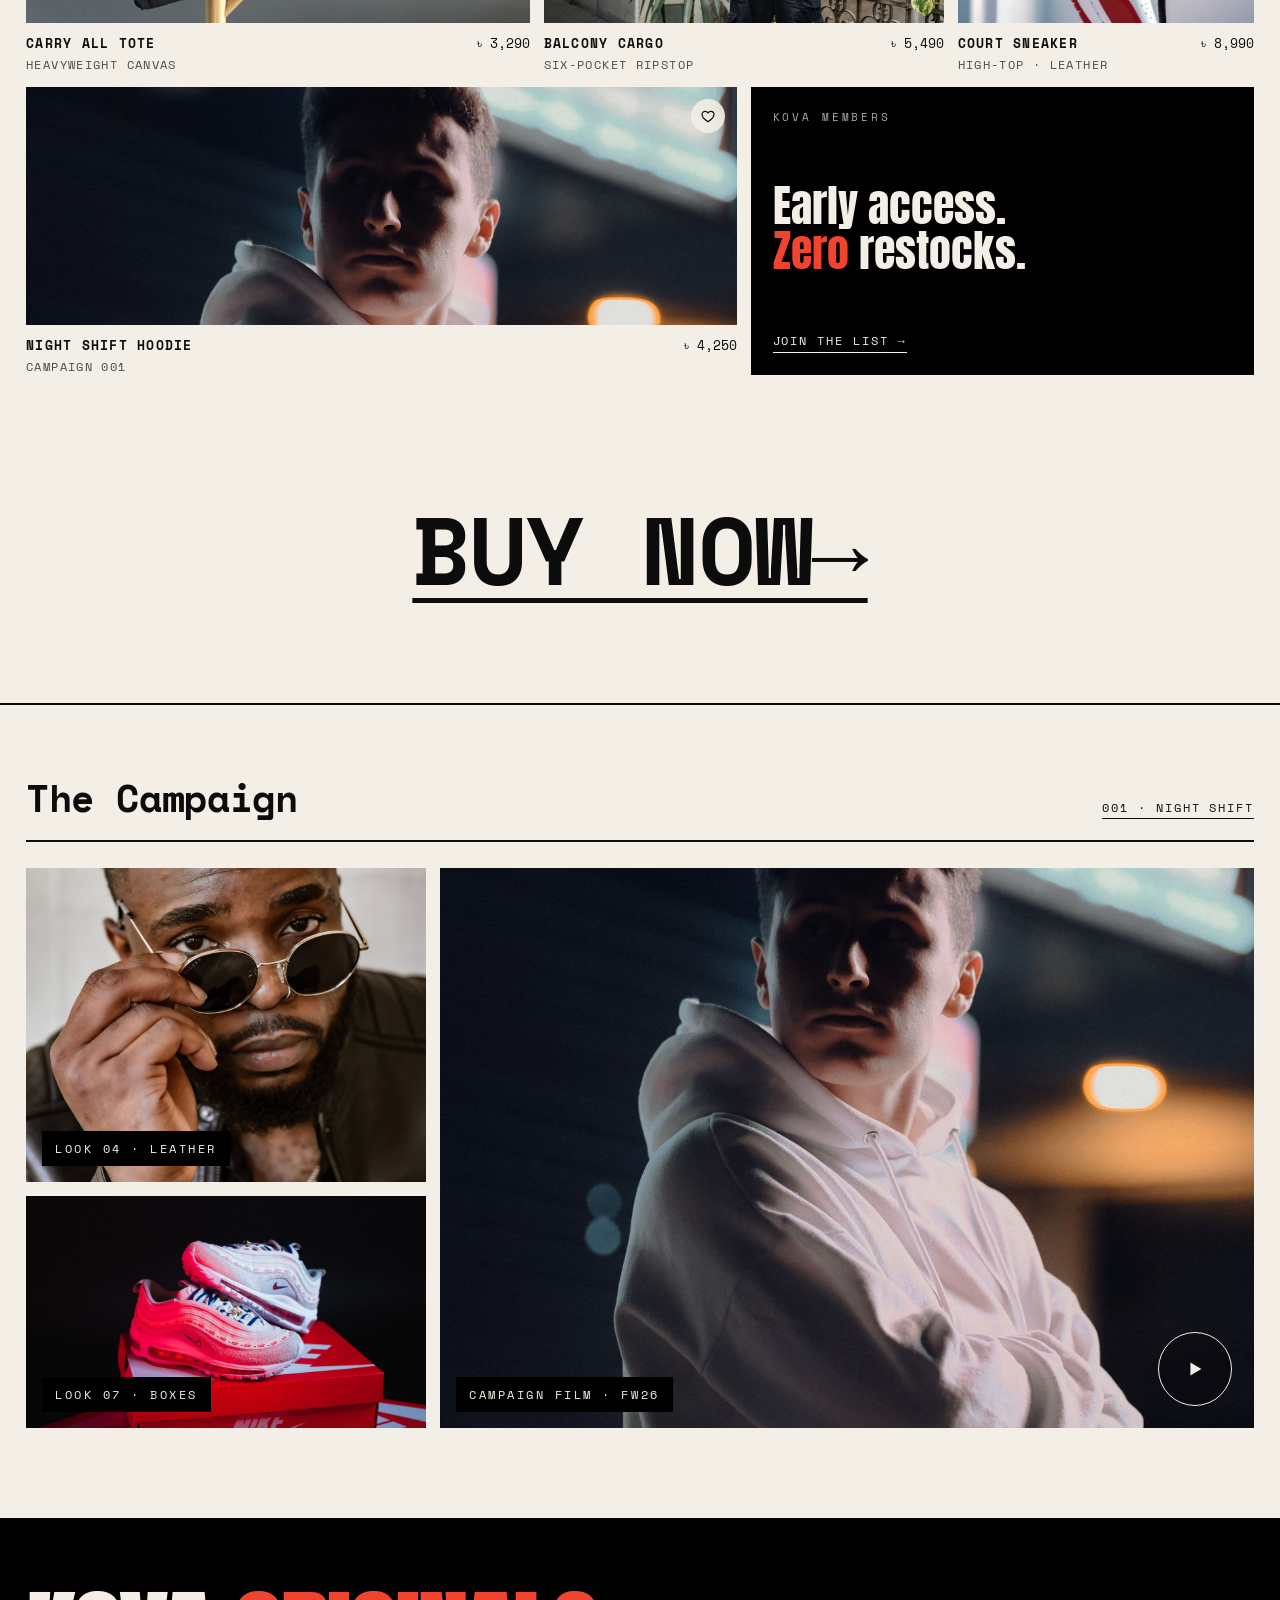
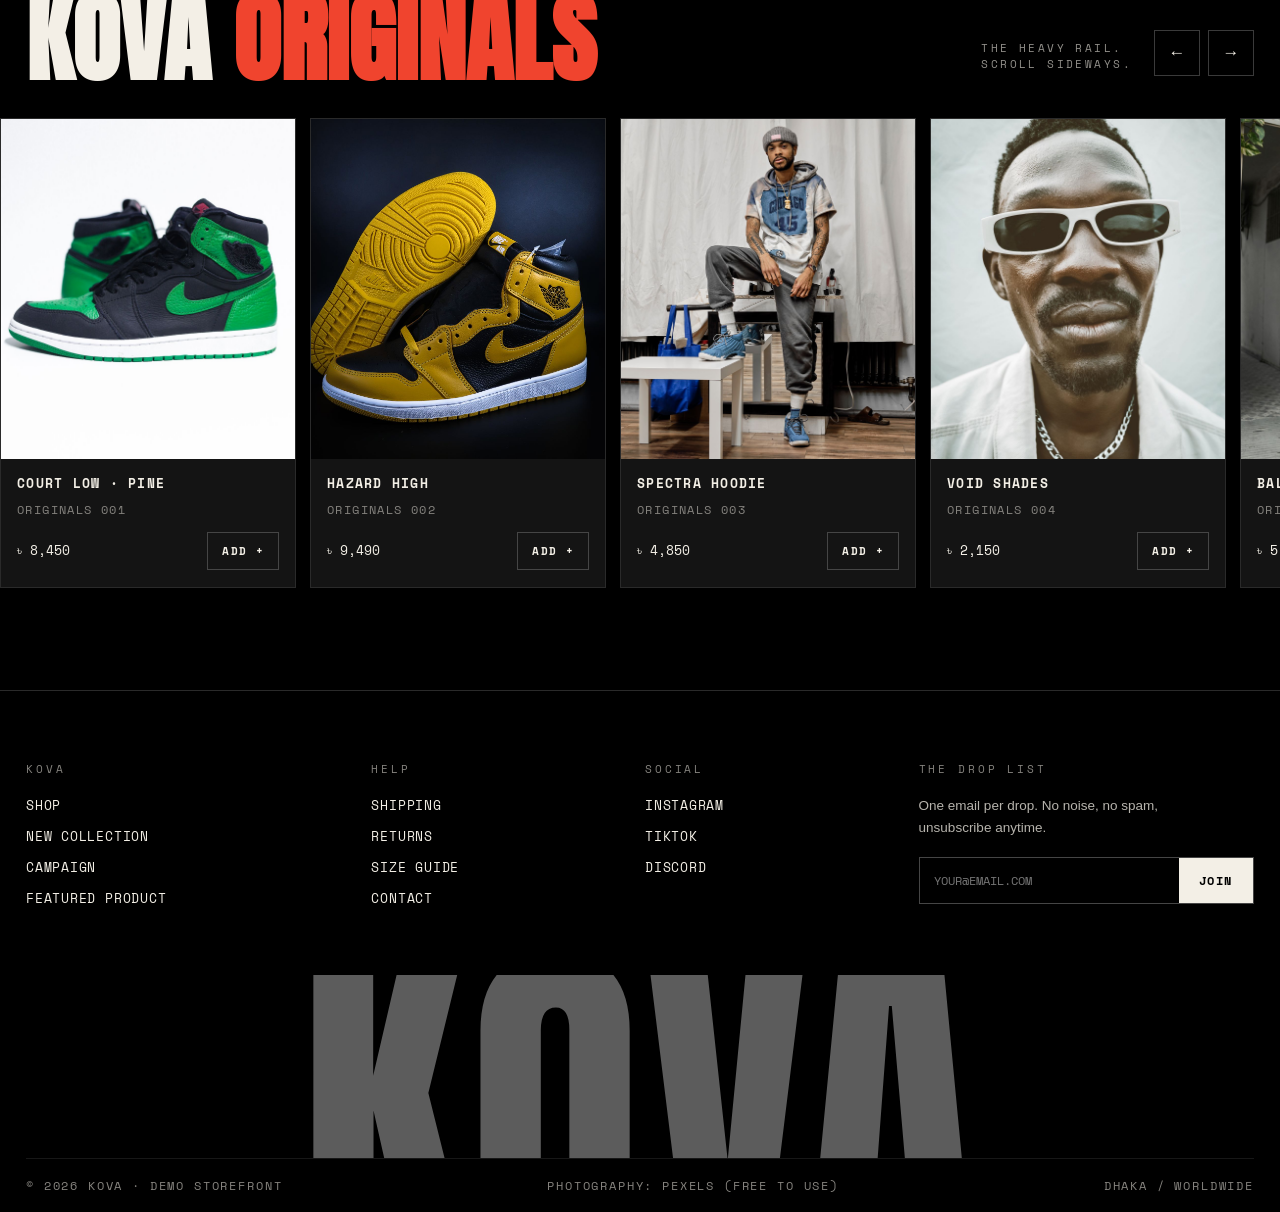
==== commit b88ceb20: "KOVA Impeccable pass finished: red tokens assigned per background (drawer count, hero word), solid s" ====
--- a/kova/index.html
+++ b/kova/index.html
@@ -1,4 +1,5 @@
 <!DOCTYPE html>
+<!-- impeccable-disable cream-palette: cream/black/red is KOVA’s deliberate brand palette for this concept, not a default surface -->
 <html lang="en">
 <head>
 <meta charset="UTF-8">
@@ -31,7 +32,7 @@
   <img class="hero-img" id="heroImg" src="assets/img/hero.jpg" alt="Model wearing the KOVA night set in a dark alley">
   <div class="hero-shade"></div>
   <div class="hero-inner">
-    <p class="hero-kicker">New collection — FW26</p>
+    
     <h1 class="hero-type" id="heroType">KOVA</h1>
     <div class="hero-sub">
       <span class="hero-red">ORIGINALS</span>
@@ -73,7 +74,7 @@
           <button class="heart" aria-label="Save Void Shades"><svg width="16" height="16" viewBox="0 0 24 24"><path d="M12 20.7C6.4 17 3 13.6 3 9.9 3 7.2 5 5 7.7 5c1.7 0 3.3.9 4.3 2.4C13 5.9 14.6 5 16.3 5 19 5 21 7.2 21 9.9c0 3.7-3.4 7.1-9 10.8Z"/></svg></button>
           <button class="qa" data-add="void">Add to bag +</button>
         </figure>
-        <div class="p-meta"><div><p class="p-name">Void Shades</p><p class="p-tag">Eyewear — UV400</p></div><p class="p-price">৳ 2,150</p></div>
+        <div class="p-meta"><div><p class="p-name">Void Shades</p><p class="p-tag">Eyewear · UV400</p></div><p class="p-price">৳ 2,150</p></div>
       </article>
 
       <article class="p-card c-hoodie rv" data-name="spectra hoodie fleece">
@@ -100,7 +101,7 @@
           <button class="heart" aria-label="Save Court Sneaker"><svg width="16" height="16" viewBox="0 0 24 24"><path d="M12 20.7C6.4 17 3 13.6 3 9.9 3 7.2 5 5 7.7 5c1.7 0 3.3.9 4.3 2.4C13 5.9 14.6 5 16.3 5 19 5 21 7.2 21 9.9c0 3.7-3.4 7.1-9 10.8Z"/></svg></button>
           <button class="qa" data-add="court">Add to bag +</button>
         </figure>
-        <div class="p-meta"><div><p class="p-name">Court Sneaker</p><p class="p-tag">High-top — leather</p></div><p class="p-price">৳ 8,990</p></div>
+        <div class="p-meta"><div><p class="p-name">Court Sneaker</p><p class="p-tag">High-top · leather</p></div><p class="p-price">৳ 8,990</p></div>
       </article>
 
       <article class="p-card c-night rv" data-name="night shift hoodie neon">
@@ -129,16 +130,16 @@
   <div class="wrap">
     <div class="sec-head rv">
       <h2>The Campaign</h2>
-      <span class="viewall">001 — Night Shift</span>
+      <span class="viewall">001 · Night Shift</span>
     </div>
     <div class="ed-grid">
       <div class="ed-col">
-        <div class="ed-tile rv"><img src="assets/img/ed-leather.jpg" alt="Close portrait in a leather jacket lowering round shades"><span class="ed-chip">Look 04 — Leather</span></div>
-        <div class="ed-tile rv"><img src="assets/img/ed-sneaker.jpg" alt="Sneakers stacked on red shoe boxes against black"><span class="ed-chip">Look 07 — Boxes</span></div>
+        <div class="ed-tile rv"><img src="assets/img/ed-leather.jpg" alt="Close portrait in a leather jacket lowering round shades"><span class="ed-chip">Look 04 · Leather</span></div>
+        <div class="ed-tile rv"><img src="assets/img/ed-sneaker.jpg" alt="Sneakers stacked on red shoe boxes against black"><span class="ed-chip">Look 07 · Boxes</span></div>
       </div>
       <div class="ed-big rv">
         <img src="assets/img/ed-night.jpg" alt="Model in a white hoodie under neon signs at night">
-        <span class="ed-chip">Campaign film — FW26</span>
+        <span class="ed-chip">Campaign film · FW26</span>
         <button class="playbtn" id="playBtn" aria-label="Play campaign film">
           <svg width="22" height="22" viewBox="0 0 24 24" fill="currentColor"><path d="M7 4.8v14.4L19 12Z"/></svg>
         </button>
@@ -152,7 +153,7 @@
   <div class="wrap orig-head rv">
     <h2 class="orig-title">KOVA <span class="rd">ORIGINALS</span></h2>
     <div style="display:flex;align-items:flex-end;gap:22px">
-      <p class="orig-note">The heavy rail —<br>scroll sideways</p>
+      <p class="orig-note">The heavy rail.<br>Scroll sideways.</p>
       <div class="railnav">
         <button id="railPrev" aria-label="Scroll rail back">←</button>
         <button id="railNext" aria-label="Scroll rail forward">→</button>
@@ -162,7 +163,7 @@
   <div class="rail" id="rail">
     <article class="r-card">
       <figure><a href="product.html"><img src="assets/img/sneaker-green.jpg" alt="Green and black Court Low sneaker"></a></figure>
-      <div class="r-meta"><p class="p-name">Court Low — Pine</p><p class="p-tag">Originals 001</p>
+      <div class="r-meta"><p class="p-name">Court Low · Pine</p><p class="p-tag">Originals 001</p>
         <div class="r-row"><span class="p-price">৳ 8,450</span><button class="r-add" data-add="pine">Add +</button></div></div>
     </article>
     <article class="r-card">
@@ -234,7 +235,7 @@
     </div>
     <div class="foot-big" aria-hidden="true">KOVA</div>
     <div class="foot-base">
-      <span>© 2026 Kova — demo storefront</span>
+      <span>© 2026 Kova · demo storefront</span>
       <span>Photography: Pexels (free to use)</span>
       <span>Dhaka / Worldwide</span>
     </div>
@@ -251,7 +252,7 @@
   <div class="d-items" id="dItems"></div>
   <footer>
     <div class="d-sub"><span>Subtotal</span><span id="dSubtotal">৳ 0</span></div>
-    <p class="d-ship">Shipping at checkout — Dhaka ৳60 / outside ৳120<br>Cash on delivery available</p>
+    <p class="d-ship">Shipping at checkout: Dhaka ৳60 / outside ৳120<br>Cash on delivery available</p>
     <button class="checkout" id="checkoutBtn">Checkout</button>
     <p class="d-note" id="dNote"></p>
   </footer>
--- a/kova/style.css
+++ b/kova/style.css
@@ -2,7 +2,7 @@
 @font-face{font-family:'Space Mono';src:url('assets/fonts/spacemono-400.woff2') format('woff2');font-weight:400;font-display:swap}
 @font-face{font-family:'Space Mono';src:url('assets/fonts/spacemono-700.woff2') format('woff2');font-weight:700;font-display:swap}
 :root{
-  --ink:#0c0c0c; --paper:#f3efe6; --cream2:#eae4d6; --red:#d92323;
+  --ink:#0c0c0c; --paper:#f3efe6; --cream2:#eae4d6; --red:#d92323; --red-t:#bc0f0f; --red-b:#f0442e;
   --line:rgba(12,12,12,.85); --dark2:#141414; --darkline:#2a2a2a;
   --disp:'Anton',Impact,sans-serif; --mono:'Space Mono',ui-monospace,monospace;
   --body:'Poppins',-apple-system,'Segoe UI',sans-serif;
@@ -14,7 +14,7 @@
 a{color:inherit;text-decoration:none}
 button{font-family:inherit;cursor:pointer;background:none;border:none;color:inherit}
 .mono{font-family:var(--mono)}
-::selection{background:var(--red);color:#fff}
+::selection{background:var(--red-t);color:#fff}
 
 /* ---------- header ---------- */
 header.top{position:fixed;inset:0 0 auto 0;z-index:60;display:flex;align-items:center;gap:18px;
@@ -22,14 +22,14 @@
 header.top.solid,header.top.scrolled{background:var(--paper);color:var(--ink);border-bottom-color:var(--line)}
 .burger{display:flex;flex-direction:column;gap:5px;padding:8px 4px}
 .burger i{display:block;width:24px;height:2px;background:currentColor}
-.searchpill{flex:0 1 430px;margin:0 auto;display:flex;align-items:center;gap:9px;
+.searchpill{flex:0 1 430px;margin:0 auto;display:flex;align-items:center;gap:9px;background:#111111;color:var(--paper);
   border:1px solid currentColor;border-radius:999px;padding:9px 16px;opacity:.95}
 .searchpill svg{flex:none}
 .searchpill input{flex:1;background:none;border:none;outline:none;color:inherit;font-family:var(--mono);font-size:12px;letter-spacing:.08em;text-transform:uppercase;min-width:0}
-.searchpill input::placeholder{color:inherit;opacity:.65}
+.searchpill input::placeholder{color:inherit;opacity:.82}
 .topicons{display:flex;align-items:center;gap:20px}
 .iconbtn{position:relative;display:grid;place-items:center;padding:4px}
-.bagcount{position:absolute;top:-7px;right:-9px;background:var(--red);color:#fff;font-family:var(--mono);
+.bagcount{position:absolute;top:-7px;right:-9px;background:var(--red-t);color:#fff;font-family:var(--mono);
   font-size:10px;font-weight:700;min-width:17px;height:17px;border-radius:999px;display:grid;place-items:center;padding:0 4px}
 .bagcount.pop{animation:pop .3s ease}
 @keyframes pop{40%{transform:scale(1.45)}}
@@ -39,12 +39,10 @@
 .hero-img{position:absolute;top:0;right:0;height:100%;width:52%;object-fit:cover;object-position:center 22%;will-change:transform}
 .hero-shade{position:absolute;inset:0;background:linear-gradient(90deg,#000 30%,rgba(0,0,0,.55) 55%,rgba(0,0,0,0) 82%),linear-gradient(0deg,rgba(0,0,0,.55),rgba(0,0,0,0) 40%)}
 .hero-inner{position:relative;flex:1;display:flex;flex-direction:column;justify-content:center;padding:120px 26px 130px;max-width:1500px;width:100%;margin:0 auto}
-.hero-kicker{font-family:var(--mono);font-size:12px;letter-spacing:.34em;text-transform:uppercase;display:flex;align-items:center;gap:14px}
-.hero-kicker::before{content:"";width:44px;height:1px;background:var(--paper)}
 .hero-type{font-family:var(--disp);font-size:clamp(170px,25.5vw,380px);line-height:.78;letter-spacing:.005em;
   margin:30px 0 0 -0.06em;will-change:transform;color:var(--paper)}
 .hero-sub{display:flex;align-items:baseline;gap:26px;flex-wrap:wrap;margin-top:26px}
-.hero-red{font-family:var(--disp);font-size:clamp(38px,5.2vw,74px);color:var(--red);line-height:1;letter-spacing:.01em}
+.hero-red{font-family:var(--disp);font-size:clamp(38px,5.2vw,74px);color:var(--red-b);line-height:1;letter-spacing:.01em}
 .hero-line{font-family:var(--mono);font-size:12.5px;letter-spacing:.14em;text-transform:uppercase;opacity:.85;max-width:300px;line-height:2}
 .cta{display:inline-block;background:var(--paper);color:#000;font-family:var(--mono);font-weight:700;font-size:13px;
   letter-spacing:.18em;padding:17px 30px;text-transform:uppercase;border:1px solid var(--paper);transition:background .2s,color .2s}
@@ -55,7 +53,7 @@
 .pillnav a{font-family:var(--mono);font-size:11.5px;letter-spacing:.14em;text-transform:uppercase;padding:9px 18px;border-radius:999px;color:var(--paper);white-space:nowrap;transition:background .2s,color .2s}
 .pillnav a:hover{background:rgba(255,255,255,.14)}
 .pillnav a.act{background:var(--paper);color:#000;font-weight:700}
-.scrollhint{position:absolute;left:26px;bottom:30px;font-family:var(--mono);font-size:10.5px;letter-spacing:.3em;text-transform:uppercase;opacity:.6;z-index:5}
+.scrollhint{position:absolute;left:26px;bottom:30px;font-family:var(--mono);font-size:11.5px;letter-spacing:.3em;text-transform:uppercase;opacity:.6;z-index:5}
 
 /* ---------- sections ---------- */
 .wrap{max-width:1500px;margin:0 auto;padding:0 26px}
@@ -65,7 +63,7 @@
 .sec-head .viewall{font-family:var(--mono);font-size:12px;letter-spacing:.16em;text-transform:uppercase;border-bottom:1px solid var(--ink);padding-bottom:2px}
 .filternote{font-family:var(--mono);font-size:11.5px;letter-spacing:.14em;text-transform:uppercase;margin-top:14px;display:none}
 .filternote.show{display:block}
-.filternote b{color:var(--red)}
+.filternote b{color:var(--red-t)}
 
 /* product grid: deliberate mixed sizes, lucir-style */
 .pgrid{display:grid;grid-template-columns:repeat(12,1fr);grid-auto-rows:288px;gap:14px;margin-top:26px}
@@ -80,14 +78,14 @@
 .qa{position:absolute;right:12px;bottom:12px;z-index:3;background:var(--ink);color:var(--paper);
   font-family:var(--mono);font-size:11px;font-weight:700;letter-spacing:.12em;padding:11px 15px;text-transform:uppercase;
   opacity:0;transform:translateY(6px);transition:opacity .25s,transform .25s,background .2s}
-.qa:hover{background:var(--red)}
+.qa:hover{background:var(--red-t)}
 .p-card:hover .qa,.p-card:focus-within .qa{opacity:1;transform:none}
 @media(hover:none){.qa{opacity:1;transform:none}}
 .p-meta{display:flex;justify-content:space-between;align-items:baseline;gap:12px;padding-top:11px}
 .p-name{font-family:var(--mono);font-size:12.5px;font-weight:700;letter-spacing:.1em;text-transform:uppercase}
-.p-tag{font-family:var(--mono);font-size:10.5px;letter-spacing:.12em;text-transform:uppercase;opacity:.55;margin-top:3px}
+.p-tag{font-family:var(--mono);font-size:11.5px;letter-spacing:.12em;text-transform:uppercase;opacity:.72;margin-top:3px}
 .p-price{font-family:var(--mono);font-size:12.5px;white-space:nowrap}
-.p-price s{opacity:.45;margin-right:7px}
+.p-price s{opacity:.62;margin-right:7px}
 .c-tote{grid-column:span 5;grid-row:span 2}
 .c-shades{grid-column:span 4}.c-hoodie{grid-column:span 3}
 .c-cargo{grid-column:span 4}.c-sneaker{grid-column:span 3}
@@ -96,13 +94,13 @@
 .tile{background:#000;color:var(--paper);display:flex;flex-direction:column;justify-content:space-between;padding:22px}
 .tile .t-k{font-family:var(--mono);font-size:11px;letter-spacing:.26em;text-transform:uppercase;opacity:.7}
 .tile .t-b{font-family:var(--disp);font-size:clamp(30px,3.4vw,46px);line-height:1.02}
-.tile .t-b em{font-style:normal;color:var(--red)}
+.tile .t-b em{font-style:normal;color:var(--red-b)}
 .tile .t-a{font-family:var(--mono);font-size:12px;letter-spacing:.16em;text-transform:uppercase;border-bottom:1px solid var(--paper);align-self:flex-start;padding-bottom:3px}
 
 .buyline{text-align:center;padding:74px 20px 84px}
 .buy-now{font-family:var(--mono);font-weight:700;font-size:clamp(42px,7.4vw,96px);letter-spacing:-.01em;
   text-decoration:underline;text-decoration-thickness:.055em;text-underline-offset:.14em;transition:color .2s}
-.buy-now:hover{color:var(--red)}
+.buy-now:hover{color:var(--red-t)}
 
 /* editorial band */
 section.ed{border-top:2px solid var(--ink);padding:64px 0 90px}
@@ -112,16 +110,16 @@
 .ed-big img,.ed-tile img{width:100%;height:100%;object-fit:cover;position:absolute;inset:0}
 .ed-tile{position:relative;overflow:hidden;min-height:230px}
 .ed-chip{position:absolute;left:16px;bottom:16px;z-index:2;background:#000;color:var(--paper);
-  font-family:var(--mono);font-size:10.5px;letter-spacing:.22em;text-transform:uppercase;padding:9px 13px}
+  font-family:var(--mono);font-size:11.5px;letter-spacing:.22em;text-transform:uppercase;padding:9px 13px}
 .playbtn{position:absolute;right:22px;bottom:22px;z-index:2;width:74px;height:74px;border-radius:999px;
   border:1.5px solid var(--paper);display:grid;place-items:center;color:var(--paper);background:rgba(0,0,0,.25);backdrop-filter:blur(3px);transition:background .2s,transform .2s}
-.playbtn:hover{background:var(--red);border-color:var(--red);transform:scale(1.06)}
+.playbtn:hover{background:var(--red-t);border-color:var(--red-t);transform:scale(1.06)}
 
 /* originals: black rail */
 section.originals{background:#000;color:var(--paper);padding:78px 0 92px}
 .orig-head{display:flex;align-items:flex-end;justify-content:space-between;gap:24px;flex-wrap:wrap}
 .orig-title{font-family:var(--disp);font-size:clamp(46px,7.6vw,104px);line-height:.9}
-.orig-title .rd{color:var(--red)}
+.orig-title .rd{color:var(--red-b)}
 .orig-note{font-family:var(--mono);font-size:11px;letter-spacing:.22em;text-transform:uppercase;opacity:.6;padding-bottom:12px}
 .railnav{display:flex;gap:8px;padding-bottom:8px}
 .railnav button{width:46px;height:46px;border:1px solid #3a3a3a;color:var(--paper);font-size:17px;display:grid;place-items:center;transition:background .2s,border-color .2s}
@@ -137,7 +135,7 @@
 .r-meta .p-tag{color:var(--paper);opacity:.5}
 .r-row{display:flex;justify-content:space-between;align-items:center;margin-top:9px}
 .r-add{border:1px solid #454545;color:var(--paper);font-family:var(--mono);font-size:11px;font-weight:700;letter-spacing:.12em;padding:10px 14px;text-transform:uppercase;transition:background .2s,border-color .2s}
-.r-add:hover{background:var(--red);border-color:var(--red)}
+.r-add:hover{background:var(--red-t);border-color:var(--red-t)}
 
 /* footer */
 footer.site-footer{background:#000;color:var(--paper);border-top:1px solid var(--darkline);padding:70px 0 0;overflow:hidden}
@@ -146,20 +144,20 @@
 .foot-grid ul{list-style:none}
 .foot-grid li{margin-bottom:11px}
 .foot-grid li a{font-family:var(--mono);font-size:13px;letter-spacing:.06em;text-transform:uppercase}
-.foot-grid li a:hover{color:var(--red)}
+.foot-grid li a:hover{color:var(--red-b)}
 .news p{font-size:13.5px;line-height:1.65;opacity:.75;max-width:300px}
 .news form{display:flex;margin-top:18px;border:1px solid #454545}
 .news input{flex:1;background:none;border:none;outline:none;color:var(--paper);font-family:var(--mono);font-size:12px;padding:14px;min-width:0}
 .news button{background:var(--paper);color:#000;font-family:var(--mono);font-weight:700;font-size:11.5px;letter-spacing:.14em;padding:0 20px;text-transform:uppercase}
-.foot-big{font-family:var(--disp);font-size:27.5vw;line-height:.76;text-align:center;color:#1c1c1c;
+.foot-big{font-family:var(--disp);font-size:27.5vw;line-height:.76;text-align:center;color:#5c5c5c;
   height:.52em;overflow:hidden;user-select:none;letter-spacing:.01em}
 .foot-base{border-top:1px solid var(--darkline);padding:18px 0;display:flex;justify-content:space-between;gap:16px;flex-wrap:wrap;
-  font-family:var(--mono);font-size:10.5px;letter-spacing:.16em;text-transform:uppercase;opacity:.55}
+  font-family:var(--mono);font-size:11.5px;letter-spacing:.16em;text-transform:uppercase;opacity:.55}
 
 /* ---------- product page ---------- */
 body.page-prod{background:var(--paper)}
-.crumbs{font-family:var(--mono);font-size:11px;letter-spacing:.18em;text-transform:uppercase;padding:104px 0 20px;opacity:.75}
-.crumbs b{color:var(--red);font-weight:700}
+.crumbs{font-family:var(--mono);font-size:11px;letter-spacing:.18em;text-transform:uppercase;padding:104px 0 20px;color:#55534E}
+.crumbs b{color:var(--red-t);font-weight:700}
 .prod-grid{display:grid;grid-template-columns:1.05fr 1fr;gap:54px;padding-bottom:80px}
 .gal-main{position:relative;background:var(--cream2);aspect-ratio:4/4.7;overflow:hidden}
 .gal-main img{width:100%;height:100%;object-fit:cover;transition:opacity .3s}
@@ -168,12 +166,11 @@
 .gal-thumbs button.act{border-color:var(--ink)}
 .gal-thumbs img{width:100%;height:100%;object-fit:cover}
 .p-info{position:sticky;top:96px;align-self:start}
-.p-kick{font-family:var(--mono);font-size:11px;font-weight:700;letter-spacing:.26em;text-transform:uppercase;color:var(--red)}
 .p-info h1{font-family:var(--disp);font-size:clamp(44px,4.6vw,64px);line-height:.95;margin:12px 0 14px}
 .p-pricerow{display:flex;align-items:baseline;gap:14px;font-family:var(--mono)}
 .p-pricerow .now{font-size:21px;font-weight:700}
-.p-pricerow s{opacity:.45;font-size:15px}
-.p-pricerow .save{font-size:11px;letter-spacing:.12em;color:var(--red);text-transform:uppercase}
+.p-pricerow s{opacity:.68;font-size:15px}
+.p-pricerow .save{font-size:11px;letter-spacing:.12em;color:var(--red-t);text-transform:uppercase}
 .p-desc{font-size:14.5px;line-height:1.75;opacity:.85;margin:20px 0 26px;max-width:46ch}
 .opt-label{display:flex;justify-content:space-between;font-family:var(--mono);font-size:11px;letter-spacing:.2em;text-transform:uppercase;margin-bottom:11px}
 .opt-label a{border-bottom:1px solid var(--ink)}
@@ -181,7 +178,7 @@
 .size{min-width:56px;padding:13px 0;text-align:center;border:1.5px solid var(--ink);font-family:var(--mono);font-size:13px;font-weight:700;transition:background .15s,color .15s}
 .size:hover{background:var(--cream2)}
 .size.sel{background:var(--ink);color:var(--paper)}
-.size-err{display:none;font-family:var(--mono);font-size:11px;letter-spacing:.14em;color:var(--red);text-transform:uppercase;margin-top:10px}
+.size-err{display:none;font-family:var(--mono);font-size:11px;letter-spacing:.14em;color:var(--red-t);text-transform:uppercase;margin-top:10px}
 .size-err.show{display:block}
 .shake{animation:shake .35s ease}
 @keyframes shake{20%,60%{transform:translateX(-5px)}40%,80%{transform:translateX(5px)}}
@@ -190,18 +187,18 @@
 .qty button{width:44px;height:52px;font-size:18px;font-family:var(--mono)}
 .qty output{font-family:var(--mono);font-weight:700;font-size:14px;min-width:30px;text-align:center}
 .addbag{flex:1;background:var(--ink);color:var(--paper);font-family:var(--mono);font-weight:700;font-size:13.5px;letter-spacing:.18em;text-transform:uppercase;transition:background .2s}
-.addbag:hover{background:var(--red)}
+.addbag:hover{background:var(--red-t)}
 .buynow2{width:100%;margin-top:10px;border:1.5px solid var(--ink);font-family:var(--mono);font-weight:700;font-size:13px;letter-spacing:.18em;padding:16px;text-transform:uppercase;transition:background .2s,color .2s}
 .buynow2:hover{background:var(--ink);color:var(--paper)}
-.p-meta2{font-family:var(--mono);font-size:11px;letter-spacing:.14em;text-transform:uppercase;opacity:.6;margin-top:22px;line-height:2.1}
-.acc{border-top:1.5px solid var(--ink);margin-top:30px}
+.p-meta2{font-family:var(--mono);font-size:11px;letter-spacing:.02em;opacity:.72;margin-top:22px;line-height:2.1}
+.acc{border-top:1.5px solid var(--ink);margin-top:30px;padding-top:10px}
 .acc details{border-bottom:1.5px solid var(--ink)}
 .acc summary{list-style:none;cursor:pointer;display:flex;justify-content:space-between;align-items:center;
   font-family:var(--mono);font-weight:700;font-size:12.5px;letter-spacing:.18em;text-transform:uppercase;padding:17px 2px}
 .acc summary::-webkit-details-marker{display:none}
 .acc summary::after{content:"+";font-size:18px;font-weight:400}
 .acc details[open ] summary::after{content:"–"}
-.acc .acc-body{font-size:13.5px;line-height:1.75;opacity:.85;padding:0 2px 19px;max-width:52ch}
+.acc .acc-body{font-size:13.5px;line-height:1.75;opacity:.85;padding:14px 2px 19px;max-width:52ch}
 section.related{border-top:2px solid var(--ink);padding:60px 0 90px}
 .rel-grid{display:grid;grid-template-columns:repeat(3,1fr);gap:14px;margin-top:26px}
 .rel-grid .p-card figure{aspect-ratio:4/4.4}
@@ -214,7 +211,7 @@
 .drawer.show{transform:none}
 .drawer header{display:flex;justify-content:space-between;align-items:center;padding:20px 22px;border-bottom:2px solid var(--ink)}
 .drawer header h3{font-family:var(--mono);font-weight:700;font-size:16px;letter-spacing:.1em;text-transform:uppercase}
-.drawer header h3 span{color:var(--red)}
+.drawer header h3 span{color:var(--red-t)}
 .d-close{font-size:15px;font-family:var(--mono);border:1.5px solid var(--ink);width:36px;height:36px;display:grid;place-items:center}
 .d-items{flex:1;overflow-y:auto;padding:8px 22px}
 .d-empty{font-family:var(--mono);font-size:12.5px;letter-spacing:.1em;text-transform:uppercase;opacity:.6;text-align:center;padding:56px 0;line-height:2.2}
@@ -230,9 +227,9 @@
 .d-rm{font-family:var(--mono);font-size:11px;letter-spacing:.1em;text-transform:uppercase;border-bottom:1px solid var(--ink);padding-bottom:1px}
 .drawer footer{border-top:2px solid var(--ink);padding:20px 22px 24px}
 .d-sub{display:flex;justify-content:space-between;font-family:var(--mono);font-weight:700;font-size:15px;letter-spacing:.08em;text-transform:uppercase}
-.d-ship{font-family:var(--mono);font-size:10.5px;letter-spacing:.1em;text-transform:uppercase;opacity:.6;margin-top:9px;line-height:1.9}
+.d-ship{font-family:var(--mono);font-size:11.5px;letter-spacing:.1em;text-transform:uppercase;opacity:.6;margin-top:9px;line-height:1.9}
 .checkout{width:100%;background:var(--ink);color:var(--paper);font-family:var(--mono);font-weight:700;font-size:13.5px;letter-spacing:.18em;padding:18px;margin-top:16px;text-transform:uppercase;transition:background .2s}
-.checkout:hover{background:var(--red)}
+.checkout:hover{background:var(--red-t)}
 .checkout:disabled{opacity:.35;cursor:not-allowed}
 .d-note{font-family:var(--mono);font-size:11px;letter-spacing:.08em;text-align:center;margin-top:13px;color:var(--red);text-transform:uppercase;min-height:14px}
 
@@ -259,11 +256,11 @@
   .topicons .acct{display:none}
   .wrap{padding:0 15px}
   .hero-inner{padding:104px 15px 120px}
-  .hero-img{width:100%;opacity:.62;object-position:center 18%}
+  .hero-img{width:100%;opacity:.85;filter:brightness(1.12);object-position:center 18%}
   .hero-shade{background:linear-gradient(0deg,#000 12%,rgba(0,0,0,.25) 60%,rgba(0,0,0,.35))}
   .hero-type{font-size:clamp(120px,34vw,200px)}
   .pillnav{bottom:16px;max-width:94vw;overflow-x:auto}
-  .pillnav a{padding:8px 13px;font-size:10.5px}
+  .pillnav a{padding:8px 13px;font-size:11.5px}
   .scrollhint{display:none}
   section.best{padding-top:56px}
   .pgrid{grid-template-columns:1fr 1fr;grid-auto-rows:196px;gap:10px}
